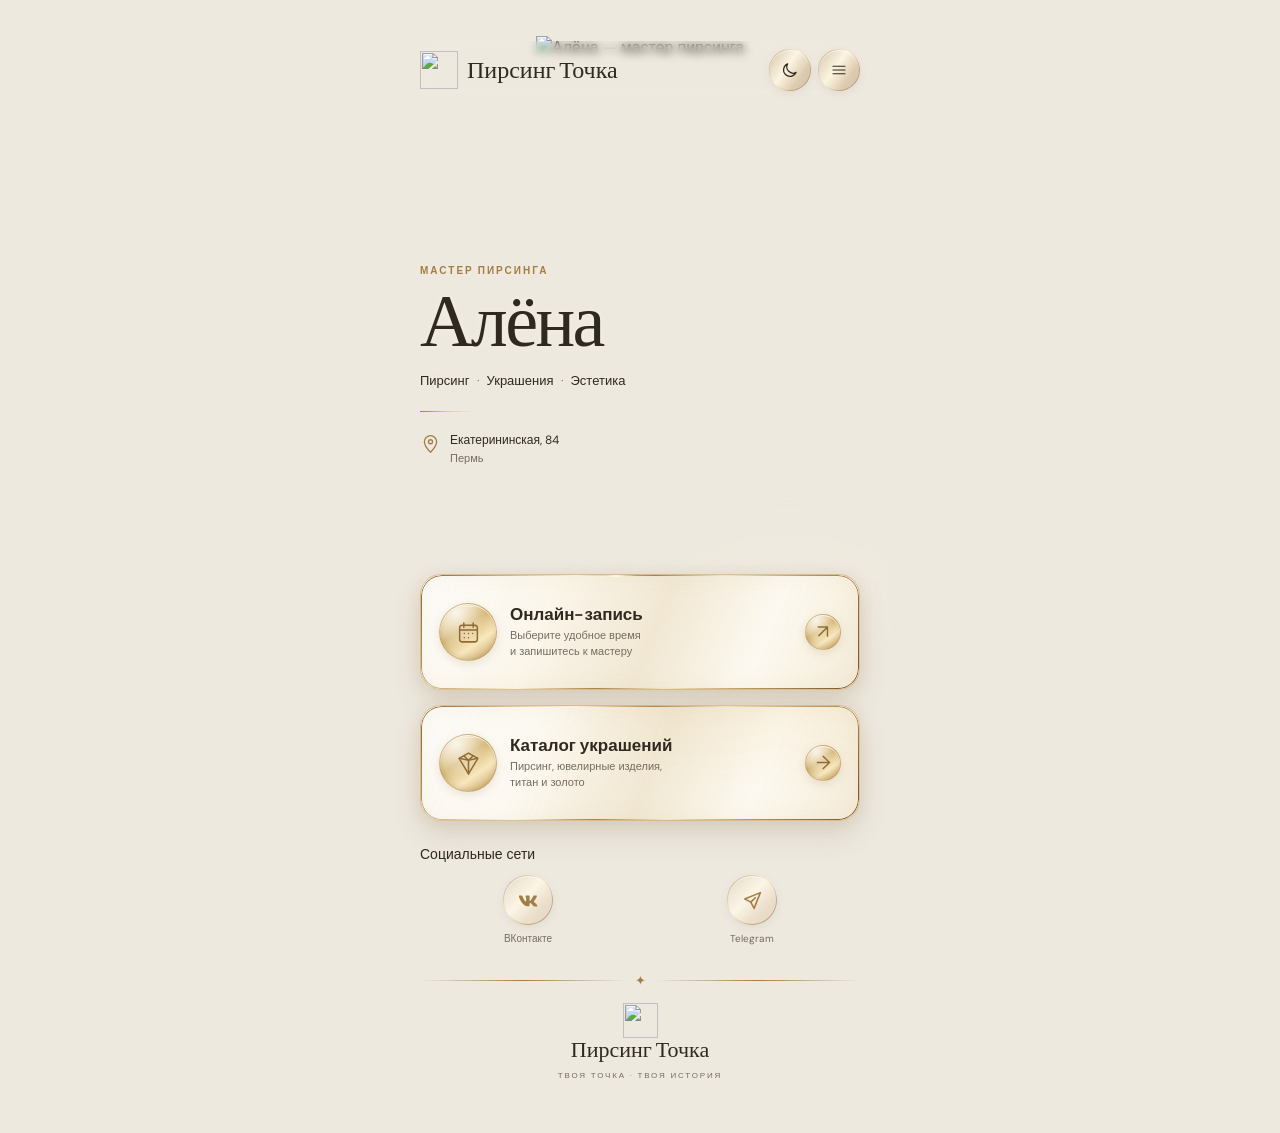
==== alena.html @ fce8f96c "Add files via upload" ====
<!doctype html>
<html lang="ru" data-theme="light">
  <head>
    <meta charset="utf-8">
    <meta name="viewport" content="width=device-width, initial-scale=1">
    <meta name="theme-color" content="#f3ece2">
    <meta name="description" content="Алёна — мастер пирсинга в Перми. Екатерининская, 84.">
    <title>Алёна — мастер пирсинга · Пирсинг Точка</title>
    <link rel="icon" href="assets/logo-light.webp" type="image/webp">
    <link rel="preconnect" href="https://fonts.googleapis.com">
    <link rel="preconnect" href="https://fonts.gstatic.com" crossorigin>
    <link href="https://fonts.googleapis.com/css2?family=DM+Sans:wght@400;500;600;700&amp;family=Instrument+Serif:ital@0;1&amp;display=swap" rel="stylesheet">
    <link rel="stylesheet" href="style.css">
    <script type="text/javascript" src="https://dikidi.ru/assets/js/widget_record/widget2.min.js?v=1825777749" defer></script>
    <script src="script.js" defer></script>
  </head>
  <body>
    <main class="page-wrap">
      <article class="profile" aria-label="Страница мастера Алёны">
        <header class="topbar">
          <a class="brand" href="./" aria-label="Пирсинг Точка — главная">
            <span class="brand-mark"><img src="assets/logo-light.webp" alt="" width="42" height="42"></span>
            <span>Пирсинг Точка</span>
          </a>
          <div class="topbar-tools">
            <button class="theme-toggle" id="themeToggle" type="button" aria-label="Переключить на тёмную тему" aria-pressed="false">
            <svg class="theme-icon" viewBox="0 0 24 24" aria-hidden="true"><path d="M20.2 15.1A8.3 8.3 0 0 1 8.9 3.8 8.7 8.7 0 1 0 20.2 15.1Z"/></svg>
            <span class="theme-toggle__text">Тёмная тема</span>
            </button>
            <button class="menu-toggle" id="menuToggle" type="button" aria-label="Открыть меню" aria-expanded="false" aria-controls="quickMenu">
              <svg viewBox="0 0 24 24" aria-hidden="true"><path d="M4 7h16M4 12h16M4 17h16"/></svg>
            </button>
          </div>
        </header>
        <nav class="quick-menu" id="quickMenu" aria-label="Навигация по сайту" hidden>
          <a href="index.html"><span>Главная</span></a>
          <a href="studio-kuibysheva.html"><span>Студия на Куйбышева</span><small>Куйбышева, 93</small></a>
          <a href="studio-ekaterininskaya.html"><span>Студия на Екатерининской</span><small>Екатерининская, 84</small></a>
          <a href="alena.html" aria-current="page"><span>Мастер Алёна</span><small>Екатерининская, 84</small></a>
          <a href="julia.html"><span>Мастер Юлия</span><small>Куйбышева, 93</small></a>
          <a href="natalia.html"><span>Мастер Наталия</span><small>Куйбышева, 93</small></a>
        </nav>

        <section class="hero" aria-labelledby="masterName">
          <div class="portrait-layer portrait-layer--alena">
            <img src="assets/masters/alena.webp" alt="Алёна — мастер пирсинга" fetchpriority="high">
          </div>
          <div class="hero-copy">
            <p class="eyebrow">Мастер пирсинга</p>
            <h1 id="masterName">Алёна</h1>
            <p class="specialties">Пирсинг <span>·</span> Украшения <span>·</span> Эстетика</p>
            <div class="metal-rule" aria-hidden="true"></div>
            <a class="address" href="studio-ekaterininskaya.html">
              <svg viewBox="0 0 24 24" aria-hidden="true"><path d="M19 10c0 5-7 12-7 12S5 15 5 10a7 7 0 1 1 14 0Z"/><circle cx="12" cy="10" r="2.3"/></svg>
              <span>Екатерининская, 84<br><small>Пермь</small></span>
            </a>
          </div>
        </section>

        <section class="actions" aria-label="Полезные ссылки">
          <a class="action-card action-card--primary" id="bookingLink" hidden>
            <span class="action-icon" aria-hidden="true">
              <svg viewBox="0 0 24 24"><rect x="3.5" y="5" width="17" height="16" rx="2.5"/><path d="M7.5 3v4M16.5 3v4M4 9.5h16M8 13h.01M12 13h.01M16 13h.01M8 17h.01M12 17h.01"/></svg>
            </span>
            <span class="action-copy"><strong>Онлайн-запись</strong><small>Выберите удобное время<br>и запишитесь к мастеру</small></span>
            <span class="action-arrow" aria-hidden="true">↗</span>
          </a>
          <a class="action-card" id="catalogLink" hidden>
            <span class="action-icon" aria-hidden="true">
              <svg viewBox="0 0 24 24"><path d="m12 2 9 5-9 15L3 7l9-5Z"/><path d="m3.5 7 8.5 2 8.5-2M12 9v13M7.5 4.5 12 9l4.5-4.5"/></svg>
            </span>
            <span class="action-copy"><strong>Каталог украшений</strong><small>Пирсинг, ювелирные изделия,<br>титан и золото</small></span>
            <span class="action-arrow" aria-hidden="true">→</span>
          </a>
        </section>

        <div class="booking-dialog" id="vpnDialog" role="dialog" aria-modal="true" aria-labelledby="vpnDialogTitle" aria-describedby="vpnDialogMessage" hidden>
          <div class="booking-dialog__panel">
            <button class="booking-dialog__close" id="closeVpnDialog" type="button" aria-label="Закрыть предупреждение и продолжить запись">×</button>
            <span class="booking-dialog__icon" aria-hidden="true">!</span>
            <h2 id="vpnDialogTitle">Проверьте VPN</h2>
            <p id="vpnDialogMessage">При включённом VPN онлайн-запись может работать некорректно. Пожалуйста, отключите VPN перед продолжением.</p>
            <button class="booking-dialog__continue" id="continueBooking" type="button">Продолжить к записи</button>
          </div>
        </div>

        <section class="social-section" id="socialSection" aria-labelledby="socialHeading" hidden>
          <h2 id="socialHeading">Социальные сети</h2>
          <nav class="social-links" id="socialLinks" aria-label="Социальные сети"></nav>
        </section>

        <footer class="footer">
          <div class="footer-rule" aria-hidden="true"><span>✦</span></div>
          <img class="footer-logo" src="assets/logo-light.webp" alt="" width="42" height="42">
          <p class="footer-brand">Пирсинг Точка</p>
          <p class="footer-tagline">ТВОЯ ТОЧКА · ТВОЯ ИСТОРИЯ</p>
        </footer>
      </article>
    </main>
  </body>
</html>
---- style.css ----
:root {
  color-scheme: light;
  --page-text: #30291f;
  --page-muted: #766c5f;
  --page-ground: #eee9df;
  --card-bg: rgba(250, 245, 235, .68);
  --card-border: rgba(139, 111, 69, .22);
  --control-bg: rgba(250, 245, 235, .46);
  --glass-wash: rgba(255, 249, 238, .14);
  --gold-flash: rgba(255, 247, 222, .78);
  --gold-edge: rgba(174, 133, 72, .58);
  --accent-gold: #a47d45;
  --accent-soft: #ddc99f;
  --shadow: 0 8px 22px rgba(65, 49, 29, .09);
  font-synthesis: none;
  text-rendering: optimizeLegibility;
  -webkit-font-smoothing: antialiased;
  -moz-osx-font-smoothing: grayscale;
}

html[data-theme="dark"] {
  color-scheme: dark;
  --page-text: #f1eadf;
  --page-muted: #c4b9a7;
  --page-ground: #111610;
  --card-bg: rgba(18, 25, 19, .72);
  --card-border: rgba(210, 177, 112, .3);
  --control-bg: rgba(18, 25, 19, .5);
  --glass-wash: rgba(219, 205, 169, .08);
  --gold-flash: rgba(255, 240, 203, .62);
  --gold-edge: rgba(218, 185, 122, .64);
  --accent-gold: #d1ae70;
  --accent-soft: #f0dbac;
  --shadow: 0 8px 24px rgba(0, 0, 0, .14);
}

* { box-sizing: border-box; }
html { min-width: 320px; min-height: 100%; background: var(--page-ground); }
body {
  min-width: 320px;
  min-height: 100vh;
  margin: 0;
  color: var(--page-text);
  background: var(--page-ground);
  font-family: "DM Sans", Arial, sans-serif;
  line-height: 1.5;
  transition: color .25s ease, background-color .25s ease;
}
button, a { font: inherit; }
a { color: inherit; }
button:focus-visible, a:focus-visible { outline: 2px solid var(--accent-gold); outline-offset: 3px; }
[hidden] { display: none !important; }
.visually-hidden { position: absolute; width: 1px; height: 1px; padding: 0; overflow: hidden; clip: rect(0, 0, 0, 0); white-space: nowrap; clip-path: inset(50%); }

.page-wrap { width: min(calc(100% - 28px), 500px); margin: 0 auto; padding: 14px 0 24px; }
.profile {
  position: relative;
  display: flex;
  flex-direction: column;
  isolation: isolate;
  min-height: 0;
  --page-gutter: clamp(17px, 5vw, 30px);
  padding: 14px var(--page-gutter) 24px;
  overflow: hidden;
  background: transparent;
}
.profile::before {
  position: absolute;
  z-index: -1;
  inset: 0;
  background: url("assets/light-background.webp") center top / cover no-repeat;
  content: "";
  pointer-events: none;
}
html[data-theme="dark"] .profile::before { background-image: url("assets/dark-background.webp"); }
.topbar {
  position: relative;
  z-index: 8;
  display: flex;
  align-items: center;
  justify-content: space-between;
  gap: 10px;
  min-height: 58px;
  padding: 7px 0;
  border: 0;
  border-radius: 0;
  background: transparent;
  box-shadow: none;
  backdrop-filter: blur(5px);
  -webkit-backdrop-filter: blur(5px);
}
.brand { display: inline-flex; min-width: 0; align-items: center; gap: 9px; color: var(--page-text); text-decoration: none; font: 24px/1 "Instrument Serif", Georgia, serif; white-space: nowrap; }
.brand-mark { display: grid; width: 38px; height: 38px; flex: 0 0 38px; place-items: center; }
.brand-mark img, .footer-logo { width: 100%; height: 100%; object-fit: contain; }
.topbar-tools { display: flex; flex: 0 0 auto; align-items: center; gap: 7px; }
.theme-toggle, .menu-toggle {
  display: inline-flex;
  min-width: 42px;
  min-height: 42px;
  align-items: center;
  justify-content: center;
  gap: 7px;
  padding: 8px 10px;
  border: 1px solid transparent;
  border-radius: 999px;
  color: var(--page-text);
  background: linear-gradient(var(--control-bg), var(--control-bg)) padding-box, linear-gradient(125deg, rgba(137,96,43,.58), rgba(255,244,215,.92) 43%, rgba(174,133,72,.66) 72%, rgba(115,79,36,.56)) border-box;
  box-shadow: inset 0 1px 0 rgba(255,255,255,.58), 0 3px 10px rgba(91,66,34,.08);
  backdrop-filter: blur(10px) saturate(112%);
  -webkit-backdrop-filter: blur(10px) saturate(112%);
  cursor: pointer;
  transition: border-color .2s ease, transform .2s ease;
}
.theme-toggle:hover, .menu-toggle:hover { border-color: transparent; transform: translateY(-1px); box-shadow: inset 0 1px 0 rgba(255,255,255,.72), 0 4px 13px rgba(159,119,57,.2); }
html[data-theme="dark"] .theme-toggle,
html[data-theme="dark"] .menu-toggle {
  background: linear-gradient(var(--control-bg),var(--control-bg)) padding-box, linear-gradient(125deg,rgba(119,86,43,.82),rgba(240,217,168,.88) 43%,rgba(189,152,91,.78) 72%,rgba(103,72,33,.76)) border-box;
  box-shadow: inset 0 1px 0 rgba(255,255,255,.12), 0 3px 12px rgba(0,0,0,.14);
}
.theme-icon, .menu-toggle svg { width: 18px; height: 18px; fill: none; stroke: currentColor; stroke-width: 1.6; stroke-linecap: round; stroke-linejoin: round; }
.theme-toggle { width: 42px; min-width: 42px; padding: 0; }
.theme-toggle__text { display: none; }
.menu-toggle { width: 42px; padding: 9px; }
.quick-menu {
  position: absolute;
  z-index: 6;
  top: 82px;
  right: clamp(17px, 5vw, 28px);
  display: grid;
  min-width: 210px;
  gap: 2px;
  padding: 7px;
  border: 1px solid var(--card-border);
  border-radius: 16px;
  background: var(--card-bg);
  box-shadow: var(--shadow);
  backdrop-filter: blur(14px);
}
.quick-menu a { display: flex; min-height: 54px; flex-direction: column; align-items: flex-start; justify-content: center; gap: 2px; padding: 8px 11px; border-radius: 10px; color: var(--page-text); font-size: 13px; text-decoration: none; }
.quick-menu a small { color: var(--page-muted); font-size: 10px; line-height: 1.35; }
.quick-menu a:hover, .quick-menu a[aria-current="page"] { background: rgba(170, 135, 78, .12); }

.hero { position: relative; z-index: 1; min-height: 505px; margin-top: 7px; padding: 75px 0 76px; }
.hero--home { min-height: 410px; padding: 42px 0 68px; }
.hero-copy.home-copy { width: 60%; max-width: 245px; padding-top: 15px; }
.home-copy h1 { font-size: clamp(40px, 12vw, 62px); line-height: .9; letter-spacing: -.035em; }
.home-copy .eyebrow { max-width: 185px; font-size: 9px; letter-spacing: .16em; }
.home-copy .specialties { max-width: 190px; margin-top: 12px; font-size: 11px; }
.hero--home .portrait-layer { top: -34px; width: 100%; height: 680px; }
.hero--home .portrait-layer img { right: clamp(-100px, -20vw, -64px); width: min(100%, 450px); }
.portrait-layer {
  position: absolute;
  z-index: 1;
  top: -68px;
  right: calc(0px - var(--page-gutter));
  width: 83%;
  height: 680px;
  pointer-events: none;
}
.portrait-layer img {
  position: absolute;
  top: 0;
  right: 0;
  display: block;
  width: min(140%, 450px);
  max-width: none;
  height: auto;
  object-fit: contain;
  object-position: right top;
  -webkit-mask-image: linear-gradient(to bottom, #000 0%, #000 56%, rgba(0,0,0,.9) 67%, rgba(0,0,0,.62) 79%, rgba(0,0,0,.22) 92%, transparent 100%);
  mask-image: linear-gradient(to bottom, #000 0%, #000 56%, rgba(0,0,0,.9) 67%, rgba(0,0,0,.62) 79%, rgba(0,0,0,.22) 92%, transparent 100%);
}
.portrait-layer--alena img,
.portrait-layer--julia img { right: -96px; }
.portrait-layer--natalia img { right: -56px; }
.hero::after {
  position: absolute;
  z-index: 2;
  right: -8%;
  bottom: -78px;
  width: 76%;
  height: 245px;
  border-radius: 50%;
  background: radial-gradient(ellipse at 68% 50%, var(--glass-wash), transparent 72%);
  -webkit-backdrop-filter: blur(11px) saturate(108%);
  backdrop-filter: blur(11px) saturate(108%);
  -webkit-mask-image: radial-gradient(ellipse at 68% 50%, #000 0%, rgba(0,0,0,.65) 45%, transparent 76%);
  mask-image: radial-gradient(ellipse at 68% 50%, #000 0%, rgba(0,0,0,.65) 45%, transparent 76%);
  content: "";
  pointer-events: none;
}
.hero-copy { position: relative; z-index: 3; width: 64%; max-width: 260px; padding: 50px 0 0; text-shadow: 0 1px 8px rgba(248, 242, 232, .72); }
html[data-theme="dark"] .hero-copy { text-shadow: 0 1px 9px rgba(15, 20, 16, .92); }
.eyebrow { margin: 0 0 8px; color: var(--accent-gold); font-size: 10px; font-weight: 700; letter-spacing: .2em; text-transform: uppercase; }
h1, h2, .footer-brand { font-family: "Instrument Serif", Georgia, serif; font-weight: 400; }
h1 { margin: 0; font-size: clamp(58px, 16vw, 74px); line-height: .95; letter-spacing: -.035em; }
.specialties { max-width: 245px; margin: 15px 0 0; font-size: 13px; line-height: 1.55; }
.specialties span { padding: 0 4px; color: var(--accent-gold); }
.metal-rule { width: 52px; height: 1px; margin: 20px 0 20px; background: linear-gradient(90deg, var(--accent-gold), var(--accent-soft), transparent); }
.address { display: flex; align-items: flex-start; gap: 9px; max-width: 205px; margin: 0; color: var(--page-text); font-size: 12px; line-height: 1.45; text-decoration: none; }
.address svg { width: 21px; height: 21px; flex: 0 0 21px; margin-top: 1px; fill: none; stroke: var(--accent-gold); stroke-width: 1.5; stroke-linecap: round; stroke-linejoin: round; }
.address small { color: var(--page-muted); font-size: 11px; }

.actions { position: relative; z-index: 3; display: grid; gap: 13px; margin: -65px 0 0; }
.booking-dialog {
  position: fixed;
  z-index: 50;
  inset: 0;
  display: grid;
  place-items: center;
  padding: 22px;
  background: rgba(18, 20, 16, .52);
  backdrop-filter: blur(6px);
  -webkit-backdrop-filter: blur(6px);
}
.booking-dialog__panel {
  position: relative;
  width: min(100%, 380px);
  padding: 34px 26px 25px;
  border: 1px solid transparent;
  border-radius: 24px;
  color: var(--page-text);
  text-align: center;
  background: linear-gradient(var(--page-ground),var(--page-ground)) padding-box, linear-gradient(130deg,#8b622d,#d4b579 20%,#fff4d6 38%,#ad8042 56%,#f9e8bd 74%,#775126) border-box;
  box-shadow: inset 0 1px 0 rgba(255,255,255,.62), 0 22px 70px rgba(0,0,0,.28), 0 2px 18px rgba(197,157,87,.18);
}
.booking-dialog__close {
  position: absolute;
  top: 11px;
  right: 11px;
  display: grid;
  width: 36px;
  height: 36px;
  place-items: center;
  padding: 0;
  border: 1px solid var(--card-border);
  border-radius: 50%;
  color: var(--accent-gold);
  background: var(--control-bg);
  cursor: pointer;
  font-size: 22px;
  line-height: 1;
}
.booking-dialog__icon {
  display: grid;
  width: 48px;
  height: 48px;
  margin: 0 auto 16px;
  place-items: center;
  border: 1px solid rgba(174,133,72,.52);
  border-radius: 50%;
  color: #916a35;
  background: radial-gradient(ellipse at 30% 16%,#fff 0%,transparent 55%),linear-gradient(145deg,#f7e8c3,#d7b979 52%,#f8e8be);
  box-shadow: inset 0 1px 0 rgba(255,255,255,.8),0 4px 14px rgba(118,83,35,.14);
  font: 600 21px/1 "DM Sans",Arial,sans-serif;
}
.booking-dialog h2 { margin: 0 0 10px; font: 400 30px/1.1 "Instrument Serif",Georgia,serif; }
.booking-dialog p { margin: 0; color: var(--page-muted); font-size: 13px; line-height: 1.6; }
.booking-dialog__continue {
  width: 100%;
  min-height: 48px;
  margin-top: 22px;
  padding: 11px 16px;
  border: 1px solid rgba(164,125,69,.42);
  border-radius: 999px;
  color: var(--page-text);
  background: rgba(164,125,69,.07);
  box-shadow: inset 0 1px 0 rgba(255,255,255,.34);
  cursor: pointer;
  font-size: 13px;
  font-weight: 500;
  transition: background-color .18s ease, border-color .18s ease;
}
.booking-dialog__continue:hover { border-color: var(--accent-gold); background: rgba(164,125,69,.14); }
html[data-theme="dark"] .booking-dialog__panel { box-shadow: inset 0 1px 0 rgba(255,255,255,.12),0 22px 70px rgba(0,0,0,.46),0 2px 18px rgba(207,174,112,.16); }
html[data-theme="dark"] .booking-dialog__continue { border-color: rgba(218,185,122,.42); background: rgba(207,174,112,.06); box-shadow: inset 0 1px 0 rgba(255,255,255,.08); }
html[data-theme="dark"] .booking-dialog__continue:hover { border-color: var(--accent-soft); background: rgba(207,174,112,.13); }
.action-card {
  position: relative;
  display: flex;
  min-height: 108px;
  align-items: center;
  gap: 13px;
  padding: 14px 15px;
  overflow: hidden;
  border: 1px solid var(--card-border);
  border-radius: 21px;
  color: var(--page-text);
  text-decoration: none;
  background: var(--card-bg);
  backdrop-filter: blur(14px) saturate(115%);
  -webkit-backdrop-filter: blur(14px) saturate(115%);
  box-shadow: inset 0 1px 0 rgba(255, 255, 255, .16), inset 0 -1px 0 rgba(160, 119, 55, .08), 0 12px 28px rgba(65, 49, 29, .09);
  transition: transform .2s ease, border-color .2s ease, background-color .3s ease;
}
.action-card::before,
.action-card::after {
  position: absolute;
  z-index: 0;
  content: "";
  pointer-events: none;
}
.action-card::before {
  inset: 0;
  border-radius: inherit;
  padding: 1px;
  background: linear-gradient(118deg, rgba(139,98,45,.56), rgba(247,231,191,.86) 22%, rgba(179,139,77,.3) 45%, rgba(243,223,176,.78) 68%, rgba(121,83,42,.54));
  -webkit-mask: linear-gradient(#fff 0 0) content-box, linear-gradient(#fff 0 0);
  -webkit-mask-composite: xor;
  mask-composite: exclude;
  filter: drop-shadow(0 0 2px rgba(198,160,94,.14));
}
.action-card::after {
  inset: 0;
  border-radius: inherit;
  background: linear-gradient(118deg, rgba(255,255,255,.1), transparent 34%), radial-gradient(ellipse at 92% 0%, rgba(196,157,91,.09), transparent 48%);
}
.action-card > * { position: relative; z-index: 1; }
html[data-theme="dark"] .action-card::before {
  background: linear-gradient(118deg, rgba(119,86,43,.7), rgba(240,217,168,.82) 22%, rgba(155,118,61,.4) 45%, rgba(243,217,159,.75) 68%, rgba(103,72,33,.66));
  filter: drop-shadow(0 0 4px rgba(207,174,112,.22));
}
html[data-theme="dark"] .action-card::after {
  background: linear-gradient(112deg, transparent 8%, rgba(255,255,255,.13) 24%, transparent 39%), radial-gradient(ellipse at 92% 0%, rgba(207,174,112,.1), transparent 48%);
}
.action-card:hover { transform: translateY(-2px); border-color: var(--accent-gold); }
.action-card.is-unconfigured { cursor: default; }
.action-card.is-unconfigured:hover { transform: none; }
.action-card:not(.action-card--primary):not(:is(#catalogLink, .address-card)) .action-icon,
.action-card:not(.action-card--primary):not(:is(#catalogLink, .address-card)) .action-arrow {
  border-color: rgba(174,133,72,.38);
  background: radial-gradient(ellipse at 30% 16%,rgba(255,255,255,.48),transparent 55%),linear-gradient(145deg,rgba(238,219,177,.4),rgba(255,255,255,.1));
  box-shadow: inset 0 1px 0 rgba(255,255,255,.48), 0 2px 8px rgba(102,76,38,.08);
}
html[data-theme="dark"] .action-card:not(.action-card--primary):not(:is(#catalogLink, .address-card)) .action-icon,
html[data-theme="dark"] .action-card:not(.action-card--primary):not(:is(#catalogLink, .address-card)) .action-arrow {
  border-color: rgba(218,185,122,.44);
  background: radial-gradient(ellipse at 30% 16%,rgba(255,255,255,.18),transparent 55%),linear-gradient(145deg,rgba(207,174,112,.2),rgba(255,255,255,.045));
  box-shadow: inset 0 1px 0 rgba(255,255,255,.2), 0 2px 9px rgba(0,0,0,.15);
}
.action-card:not(.action-card--primary):not(:is(#catalogLink, .address-card)) {
  box-shadow: inset 0 1px 0 rgba(255,255,255,.24), inset 0 -1px 0 rgba(160,119,55,.1), 0 10px 24px rgba(65,49,29,.1), 0 2px 10px rgba(197,157,87,.09);
}
.action-card:not(.action-card--primary):not(:is(#catalogLink, .address-card))::after {
  background: linear-gradient(112deg, transparent 8%, rgba(255,255,255,.2) 23%, transparent 38%), radial-gradient(ellipse at 92% 0%, rgba(196,157,91,.1), transparent 48%);
}
html[data-theme="dark"] .action-card:not(.action-card--primary):not(:is(#catalogLink, .address-card)) {
  box-shadow: inset 0 1px 0 rgba(255,255,255,.1), inset 0 -1px 0 rgba(0,0,0,.18), 0 10px 24px rgba(0,0,0,.18), 0 2px 12px rgba(207,174,112,.1);
}
.action-card--primary, :is(#catalogLink, .address-card) {
  border-color: rgba(174, 133, 72, .48);
  background:
    linear-gradient(112deg, rgba(255,255,255,.76) 0%, rgba(255,250,238,.52) 28%, rgba(230,210,170,.32) 53%, rgba(255,252,244,.7) 76%, rgba(242,229,203,.54) 100%),
    var(--card-bg);
  box-shadow: inset 0 1px 0 rgba(255,255,255,.72), inset 0 -1px 0 rgba(157,115,52,.12), inset 0 0 22px rgba(198,158,88,.1), 0 13px 30px rgba(76,56,30,.12), 0 3px 16px rgba(197,157,87,.18);
}
.action-card--primary::before, :is(#catalogLink, .address-card)::before {
  inset: 0;
  height: auto;
  border-radius: inherit;
  padding: 1px;
  background: linear-gradient(118deg, #8b622d 0%, #d4b579 17%, #fff4d6 31%, #ad8042 47%, #f9e8bd 61%, #c19a5b 77%, #775126 100%);
  -webkit-mask: linear-gradient(#fff 0 0) content-box, linear-gradient(#fff 0 0);
  -webkit-mask-composite: xor;
  mask-composite: exclude;
  filter: drop-shadow(0 0 3px rgba(198,160,94,.18));
}
.action-card--primary::after, :is(#catalogLink, .address-card)::after {
  padding: 2px;
  background: conic-gradient(from var(--border-glint-angle), transparent 0deg 316deg, rgba(255,246,220,.28) 328deg, #fff9e9 337deg, rgba(255,230,179,.62) 345deg, transparent 356deg);
  -webkit-mask: linear-gradient(#fff 0 0) content-box, linear-gradient(#fff 0 0);
  -webkit-mask-composite: xor;
  mask-composite: exclude;
  filter: drop-shadow(0 0 4px rgba(255,235,190,.48));
  animation: border-glint 7s linear infinite;
}
:is(#catalogLink, .address-card)::after {
  padding: 0;
  background: linear-gradient(112deg, transparent 8%, rgba(255,255,255,.28) 24%, transparent 40%), radial-gradient(ellipse at 90% 0%, rgba(235,207,152,.16), transparent 52%);
  -webkit-mask: none;
  mask: none;
  filter: none;
  animation: none;
}
html[data-theme="dark"] :is(#catalogLink, .address-card)::after {
  padding: 2px;
  background: conic-gradient(from 335deg, transparent 0deg 300deg, rgba(255,239,198,.16) 314deg, #fff1ca 329deg, rgba(255,220,155,.7) 342deg, transparent 356deg);
  -webkit-mask: linear-gradient(#fff 0 0) content-box, linear-gradient(#fff 0 0);
  -webkit-mask-composite: xor;
  mask-composite: exclude;
  filter: drop-shadow(0 0 7px rgba(238,203,137,.68));
  animation: none;
}
.action-card--primary .action-icon, :is(#catalogLink, .address-card) .action-icon,
.action-card--primary .action-arrow, :is(#catalogLink, .address-card) .action-arrow {
  border-color: rgba(173,128,61,.48);
  color: #916a35;
  background: radial-gradient(ellipse at 30% 16%, rgba(255,255,255,.78), transparent 52%), linear-gradient(145deg, #f7e8c3 0%, #d7b979 42%, #f8e8be 68%, #c49a59 100%);
  box-shadow: inset 0 1px 0 rgba(255,255,255,.82), inset 0 -2px 5px rgba(105,72,29,.16), 0 3px 10px rgba(118,83,35,.14);
}
html[data-theme="dark"] .action-card--primary, html[data-theme="dark"] :is(#catalogLink, .address-card) {
  border-color: rgba(218, 185, 122, .48);
  background:
    linear-gradient(112deg, rgba(48,43,31,.78) 0%, rgba(58,50,35,.7) 30%, rgba(102,79,43,.34) 53%, rgba(43,43,32,.76) 78%, rgba(30,39,30,.84) 100%),
    var(--card-bg);
  box-shadow: inset 0 1px 0 rgba(255,255,255,.2), inset 0 -1px 0 rgba(0,0,0,.22), inset 0 0 24px rgba(207,174,112,.12), 0 13px 30px rgba(0,0,0,.22), 0 3px 18px rgba(207,174,112,.18);
}
html[data-theme="dark"] .action-card--primary::before, html[data-theme="dark"] :is(#catalogLink, .address-card)::before {
  background: linear-gradient(118deg, #77562b 0%, #c6a365 17%, #fff0c6 31%, #95703d 47%, #f3d99f 61%, #b38d52 77%, #674821 100%);
  filter: drop-shadow(0 0 4px rgba(218,185,122,.24));
}
html[data-theme="dark"] .action-card--primary::after, html[data-theme="dark"] :is(#catalogLink, .address-card)::after {
  background: conic-gradient(from var(--border-glint-angle), transparent 0deg 316deg, rgba(255,239,198,.2) 328deg, #fff1ca 337deg, rgba(255,220,155,.48) 345deg, transparent 356deg);
  filter: drop-shadow(0 0 5px rgba(238,203,137,.58));
}
@property --border-glint-angle { syntax: "<angle>"; inherits: false; initial-value: 0deg; }
@keyframes border-glint { to { --border-glint-angle: 360deg; } }
.action-card--primary:hover::after,
.action-card--primary:focus-visible::after { animation-duration: 3.2s; }
.action-card--primary .action-icon, :is(#catalogLink, .address-card) .action-icon,
.action-card--primary .action-arrow, :is(#catalogLink, .address-card) .action-arrow { transition: transform .35s ease, box-shadow .35s ease; }
.action-card--primary:hover .action-icon { transform: scale(1.035); }
.action-card--primary:hover .action-arrow { transform: translateX(2px); box-shadow: 0 0 14px rgba(197,157,87,.24), inset 0 1px 0 rgba(255,255,255,.3); }
:is(#catalogLink, .address-card),
:is(#catalogLink, .address-card)::before,
:is(#catalogLink, .address-card)::after,
:is(#catalogLink, .address-card) .action-icon,
:is(#catalogLink, .address-card) .action-arrow { transition: none; animation: none; }
:is(#catalogLink, .address-card):hover { transform: none; }
:is(#catalogLink, .address-card):hover .action-icon,
:is(#catalogLink, .address-card):hover .action-arrow { transform: none; }
html[data-theme="dark"] .action-card--primary .action-icon, html[data-theme="dark"] :is(#catalogLink, .address-card) .action-icon,
html[data-theme="dark"] .action-card--primary .action-arrow, html[data-theme="dark"] :is(#catalogLink, .address-card) .action-arrow {
  border-color: rgba(239,211,156,.62);
  color: #49351c;
  background: radial-gradient(ellipse at 30% 16%, rgba(255,255,255,.88), transparent 52%), linear-gradient(145deg, #f4dfb0 0%, #c49b59 42%, #f2dba7 68%, #9d743b 100%);
  box-shadow: inset 0 1px 0 rgba(255,255,255,.9), inset 0 -2px 5px rgba(72,48,20,.2), 0 3px 11px rgba(0,0,0,.2);
}
.action-icon {
  position: relative;
  display: grid;
  width: 54px;
  height: 54px;
  flex: 0 0 54px;
  place-items: center;
  border: 1px solid rgba(174, 133, 72, .3);
  border-radius: 50%;
  color: var(--accent-gold);
  background: radial-gradient(ellipse at 30% 17%, rgba(255,255,255,.38), transparent 56%), linear-gradient(145deg, rgba(238,219,177,.24), rgba(255,255,255,.06));
  box-shadow: inset 0 1px 0 rgba(255,255,255,.38), inset 0 -5px 10px rgba(133,99,46,.06), 0 3px 13px rgba(102,76,38,.08);
}
.action-icon::before {
  position: absolute;
  z-index: 0;
  top: 2px;
  right: 12px;
  left: 12px;
  height: 1px;
  border-radius: 50%;
  background: linear-gradient(90deg, transparent, var(--gold-flash), transparent);
  content: "";
  pointer-events: none;
}
.action-icon svg { position: relative; z-index: 1; }
html[data-theme="dark"] .action-icon {
  border-color: rgba(218,185,122,.34);
  background: radial-gradient(ellipse at 30% 17%, rgba(255,255,255,.2), transparent 56%), linear-gradient(145deg, rgba(207,174,112,.18), rgba(255,255,255,.035));
  box-shadow: inset 0 1px 0 rgba(255,255,255,.2), inset 0 -5px 10px rgba(0,0,0,.1), 0 3px 13px rgba(0,0,0,.12);
}
.action-icon svg { width: 25px; height: 25px; fill: none; stroke: currentColor; stroke-width: 1.45; stroke-linecap: round; stroke-linejoin: round; }
.action-copy { flex: 1; min-width: 0; }
.action-copy strong { display: block; margin-bottom: 3px; font-size: 16px; font-weight: 600; line-height: 1.25; }
.action-copy small { display: block; color: var(--page-muted); font-size: 11px; line-height: 1.45; }
.action-arrow { display: grid; width: 36px; height: 36px; flex: 0 0 36px; place-items: center; border: 1px solid rgba(174,133,72,.28); border-radius: 50%; color: var(--accent-gold); background: radial-gradient(ellipse at 30% 15%, rgba(255,255,255,.24), transparent 62%), rgba(255,255,255,.05); box-shadow: inset 0 1px 0 rgba(255,255,255,.22), 0 2px 8px rgba(95,70,35,.05); font-size: 19px; }
html[data-theme="dark"] .action-arrow { border-color: rgba(218,185,122,.34); background: radial-gradient(ellipse at 30% 15%, rgba(255,255,255,.12), transparent 62%), rgba(207,174,112,.06); }
.social-section { position: relative; z-index: 2; margin-top: 24px; }
.social-section h2 { margin: 0 0 12px; font: 500 14px "DM Sans", Arial, sans-serif; }
.social-links { display: flex; flex-wrap: wrap; justify-content: space-between; gap: 12px 8px; }
.social-link { display: grid; min-width: 54px; flex: 1 1 54px; justify-items: center; gap: 6px; color: var(--page-muted); font-size: 10px; text-decoration: none; }
.social-icon { display: grid; width: 46px; height: 46px; place-items: center; border: 1px solid var(--card-border); border-radius: 50%; color: var(--accent-gold); background: var(--card-bg); transition: transform .2s ease, border-color .2s ease; }
.social-icon { border-color: transparent; background: linear-gradient(var(--card-bg),var(--card-bg)) padding-box, linear-gradient(135deg,rgba(137,96,43,.58),rgba(255,244,215,.88) 44%,rgba(174,133,72,.62) 72%,rgba(115,79,36,.52)) border-box; box-shadow: inset 0 1px 0 rgba(255,255,255,.5), 0 3px 10px rgba(91,66,34,.08); }
.social-link:hover .social-icon { transform: translateY(-2px); border-color: transparent; box-shadow: inset 0 1px 0 rgba(255,255,255,.68), 0 5px 14px rgba(159,119,57,.18); }
.social-link.is-unconfigured { cursor: default; }
.social-icon svg { width: 21px; height: 21px; fill: currentColor; }
.social-icon svg.stroke { fill: none; stroke: currentColor; stroke-width: 1.8; stroke-linecap: round; stroke-linejoin: round; }
.footer { position: relative; z-index: 2; display: flex; flex-direction: column; align-items: center; padding-top: 25px; text-align: center; }
.footer-rule { display: flex; width: 100%; align-items: center; gap: 10px; color: var(--accent-gold); }
.footer-rule::before, .footer-rule::after { height: 1px; flex: 1; content: ""; background: linear-gradient(90deg, transparent, var(--accent-gold), transparent); }
.footer-rule span { font-size: 13px; }
.footer-logo { width: 35px; height: 35px; margin-top: 12px; }
.footer-brand { margin: 0; font-size: 22px; line-height: 1.1; }
.footer-tagline { margin: 7px 0 0; color: var(--page-muted); font-size: 8px; letter-spacing: .23em; }
html[data-theme="dark"] .brand-mark img, html[data-theme="dark"] .footer-logo { content: url("assets/logo-dark.webp"); }

@media (min-width: 600px) {
  .page-wrap { width: min(calc(100% - 48px), 500px); padding-top: 24px; }
  .profile { padding: 17px 30px 28px; }
  .hero { min-height: 540px; padding-top: 100px; }
  .portrait-layer { top: -70px; width: 84%; }
  .hero-copy { width: 63%; padding-top: 57px; }
  .actions { margin-top: -72px; gap: 15px; }
  .action-card { min-height: 116px; padding: 16px 18px; }
  .action-icon { width: 58px; height: 58px; flex-basis: 58px; }
  .action-copy strong { font-size: 17px; }
  .social-icon { width: 50px; height: 50px; }
  .quick-menu { top: 88px; right: 30px; }
}
@media (max-width: 599px) {
  .page-wrap { width: 100%; margin: 0; padding: 0; }
  .profile { min-height: 100vh; padding-top: 10px; padding-bottom: 24px; }
  .portrait-layer { top: -64px; width: 83%; }
}
@media (max-width: 380px) {
  .profile { padding-right: 15px; padding-left: 15px; }
  .topbar { gap: 5px; padding-right: 6px; padding-left: 8px; }
  .brand { gap: 6px; font-size: 18px; }
  .brand-mark { width: 34px; height: 34px; flex-basis: 34px; }
  .topbar-tools { gap: 5px; }
  .theme-toggle, .menu-toggle { min-width: 40px; min-height: 40px; }
  .theme-toggle__text { display: none; }
  .menu-toggle { width: 40px; }
  .hero { min-height: 480px; padding-top: 61px; }
  .portrait-layer { top: -64px; width: 86%; }
  .portrait-layer img { width: min(140%, 450px); }
  .hero-copy { width: 62%; padding-top: 57px; }
  .specialties { font-size: 12px; }
  .action-card { gap: 10px; padding-right: 11px; padding-left: 11px; }
  .action-icon { width: 50px; height: 50px; flex-basis: 50px; }
  .action-copy strong { font-size: 15px; }
}
@media (prefers-reduced-motion: reduce) {
  *, *::before, *::after { scroll-behavior: auto !important; transition-duration: .01ms !important; animation-duration: .01ms !important; animation-iteration-count: 1 !important; }
}


/* Studio pages reuse the homepage composition and card system. */
.studio-home-hero { overflow: visible; }
.studio-page { padding-top: 0; }
.studio-page .topbar::before {
  position: absolute;
  z-index: -1;
  inset: 0 calc(0px - var(--page-gutter)) -65px;
  background: linear-gradient(180deg, rgba(255, 250, 241, .68) 0%, rgba(255, 250, 241, .5) 48%, rgba(255, 250, 241, .24) 78%, rgba(255, 250, 241, 0) 100%);
  backdrop-filter: blur(9px) saturate(108%);
  -webkit-backdrop-filter: blur(9px) saturate(108%);
  -webkit-mask-image: linear-gradient(to bottom, #000 0%, #000 45%, transparent 100%);
  mask-image: linear-gradient(to bottom, #000 0%, #000 45%, transparent 100%);
  content: "";
  pointer-events: none;
}
html[data-theme="dark"] .studio-page .topbar::before {
  background: linear-gradient(180deg, rgba(8, 14, 10, .76) 0%, rgba(8, 14, 10, .54) 48%, rgba(8, 14, 10, .28) 78%, rgba(8, 14, 10, 0) 100%);
}
.studio-cover {
  position: absolute;
  z-index: 0;
  top: -65px;
  right: calc(0px - var(--page-gutter));
  bottom: 0;
  left: calc(0px - var(--page-gutter));
  overflow: hidden;
  -webkit-mask-image: linear-gradient(to bottom, #000 0%, #000 58%, rgba(0,0,0,.82) 77%, transparent 100%);
  mask-image: linear-gradient(to bottom, #000 0%, #000 58%, rgba(0,0,0,.82) 77%, transparent 100%);
}
.studio-cover::after {
  position: absolute;
  inset: 0;
  background: linear-gradient(0deg, rgba(248,243,235,.94) 0%, rgba(248,243,235,.58) 24%, transparent 62%), linear-gradient(90deg, rgba(248,243,235,.18), transparent 80%);
  content: "";
  pointer-events: none;
}
html[data-theme="dark"] .studio-cover::after {
  background: linear-gradient(0deg, rgba(16,22,18,.96) 0%, rgba(16,22,18,.58) 25%, transparent 65%), linear-gradient(90deg, rgba(16,22,18,.24), transparent 85%);
}
.studio-cover img { position: absolute; top: -50px; left: 0; display: block; width: 100%; height: calc(100% + 50px); object-fit: cover; object-position: center 55%; }
.studio-page .hero-copy.home-copy {
  position: absolute;
  right: 0;
  bottom: 134px;
  left: 0;
  width: min(100%, 360px);
  max-width: none;
  padding: 0;
}
.studio-page .home-copy .eyebrow { margin-bottom: 7px; }
.studio-page .home-copy h1 { font-size: clamp(18px, 8.5vw, 45px); line-height: .98; letter-spacing: -.025em; white-space: nowrap; }
.studio-page .home-copy .specialties { margin-top: 8px; font-size: 12px; }
.studio-page .home-copy .metal-rule { margin-top: 13px; margin-bottom: 0; }
.studio-page .studio-master-card {
  min-height: 112px;
  padding-block: 8px;
  overflow: visible;
  border: 1px solid rgba(184,154,101,.42) !important;
  background: var(--card-bg) !important;
  box-shadow: inset 0 1px 0 rgba(255,255,255,.28), 0 8px 18px rgba(43,34,22,.09) !important;
}
.studio-page #catalogLink {
  border-color: rgba(184,154,101,.42) !important;
  background: var(--card-bg) !important;
  box-shadow: inset 0 1px 0 rgba(255,255,255,.28), 0 8px 18px rgba(43,34,22,.09) !important;
}
.studio-page .studio-master-card::before,
.studio-page .studio-master-card::after,
.studio-page #catalogLink::before,
.studio-page #catalogLink::after { display: none !important; }
.studio-page .studio-master-card .action-icon {
  position: relative;
  z-index: 1;
  width: 72px;
  height: 82px;
  flex: 0 0 72px;
  overflow: hidden;
  border: 1px solid rgba(190, 157, 101, .58) !important;
  border-radius: 16px;
  background: rgba(190,157,101,.06) !important;
  box-shadow: inset 0 1px 2px rgba(255,255,255,.42) !important;
}
.studio-page .studio-master-card .action-icon::before { display: none !important; }
.studio-page .studio-master-card .action-icon img {
  position: absolute;
  z-index: 3;
  inset: 0;
  width: 100%;
  height: 100%;
  max-width: 100%;
  border-radius: inherit;
  object-fit: cover;
  object-position: center 25%;
  filter: none;
}
.studio-page .studio-master-card .action-copy strong { font-family: "Instrument Serif", Georgia, serif; font-size: 18px; font-weight: 400; }
.studio-page .studio-master-card .action-copy small { font-size: 10px; }
html[data-theme="dark"] .studio-page .studio-master-card .action-icon {
  border-color: rgba(226,195,137,.56) !important;
  background: rgba(207,174,112,.06) !important;
  box-shadow: inset 0 1px 2px rgba(255,255,255,.1) !important;
}
html[data-theme="dark"] .studio-page .studio-master-card {
  border-color: rgba(218,185,122,.42) !important;
  background: var(--card-bg) !important;
  box-shadow: inset 0 1px 0 rgba(255,255,255,.06), 0 8px 18px rgba(0,0,0,.22) !important;
}
html[data-theme="dark"] .studio-page #catalogLink {
  border-color: rgba(218,185,122,.42) !important;
  background: var(--card-bg) !important;
  box-shadow: inset 0 1px 0 rgba(255,255,255,.06), 0 8px 18px rgba(0,0,0,.22) !important;
}
@media (max-width: 380px) {
  .studio-page .hero-copy.home-copy { bottom: 131px; }
  .studio-page .home-copy h1 { font-size: clamp(18px, 8.5vw, 28px); }
  .studio-page .studio-master-card .action-icon { width: 66px; height: 76px; flex-basis: 66px; }
  .studio-page .studio-master-card .action-copy strong { font-size: 16px; }
  .studio-page .studio-master-card .action-copy small { font-size: 9px; }
}
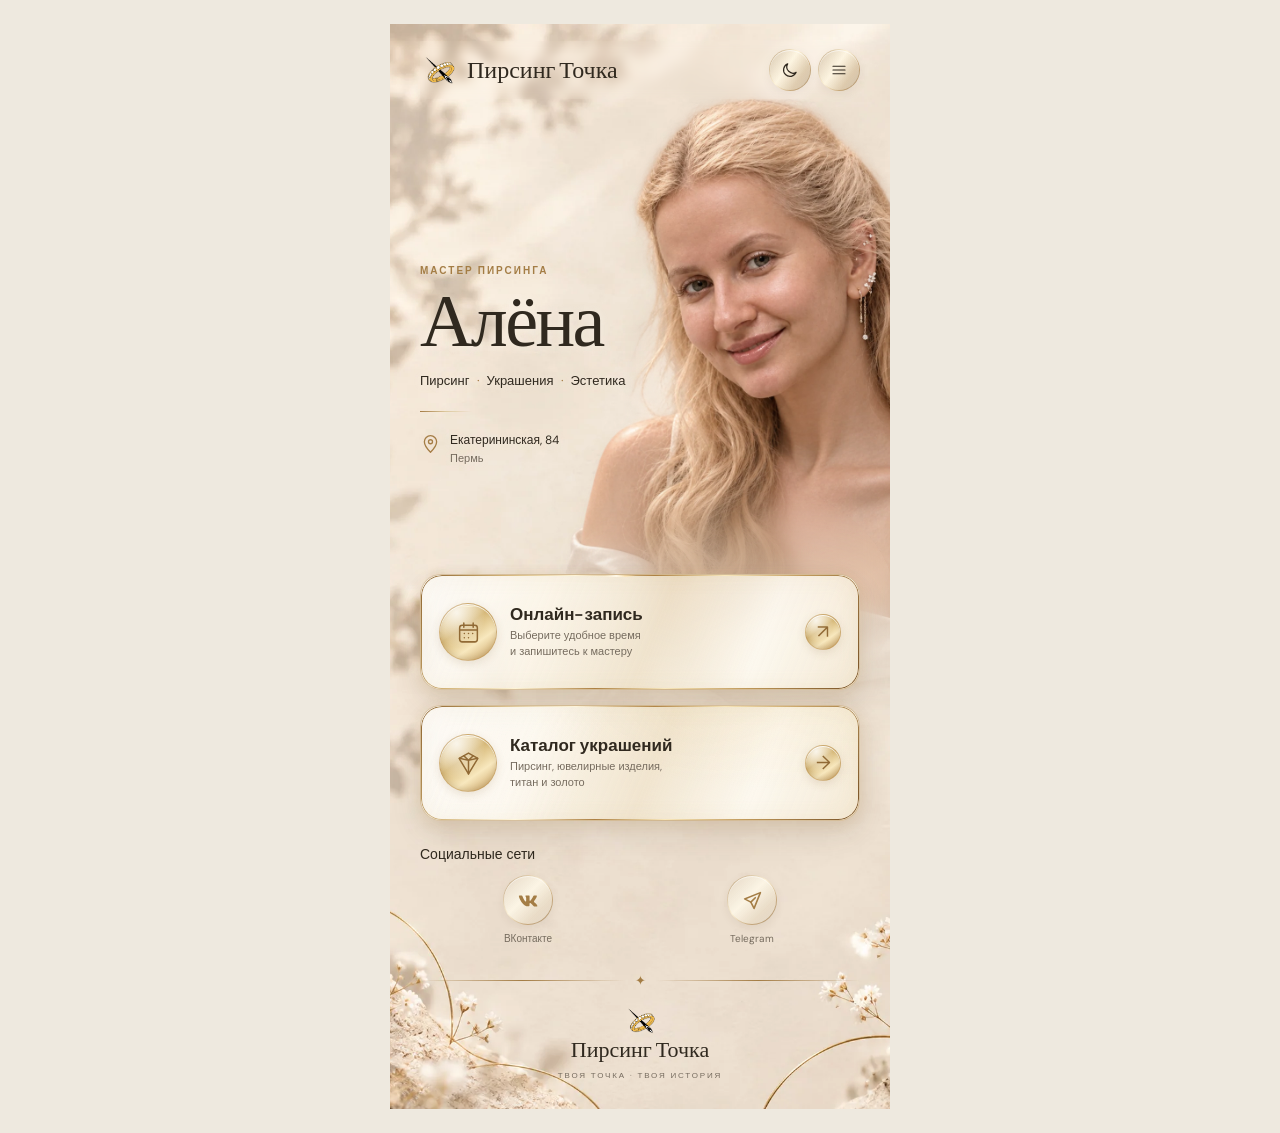
==== commit 21274e23: "Add files via upload" ====
--- a/alena.html
+++ b/alena.html
@@ -6,7 +6,7 @@
     <meta name="theme-color" content="#f3ece2">
     <meta name="description" content="Алёна — мастер пирсинга в Перми. Екатерининская, 84.">
     <title>Алёна — мастер пирсинга · Пирсинг Точка</title>
-    <link rel="icon" href="assets/logo-light.webp" type="image/webp">
+    <link rel="icon" href="logo-light.webp" type="image/webp">
     <link rel="preconnect" href="https://fonts.googleapis.com">
     <link rel="preconnect" href="https://fonts.gstatic.com" crossorigin>
     <link href="https://fonts.googleapis.com/css2?family=DM+Sans:wght@400;500;600;700&amp;family=Instrument+Serif:ital@0;1&amp;display=swap" rel="stylesheet">
@@ -19,7 +19,7 @@
       <article class="profile" aria-label="Страница мастера Алёны">
         <header class="topbar">
           <a class="brand" href="./" aria-label="Пирсинг Точка — главная">
-            <span class="brand-mark"><img src="assets/logo-light.webp" alt="" width="42" height="42"></span>
+            <span class="brand-mark"><img src="logo-light.webp" alt="" width="42" height="42"></span>
             <span>Пирсинг Точка</span>
           </a>
           <div class="topbar-tools">
@@ -43,7 +43,7 @@
 
         <section class="hero" aria-labelledby="masterName">
           <div class="portrait-layer portrait-layer--alena">
-            <img src="assets/masters/alena.webp" alt="Алёна — мастер пирсинга" fetchpriority="high">
+            <img src="alena.webp" alt="Алёна — мастер пирсинга" fetchpriority="high">
           </div>
           <div class="hero-copy">
             <p class="eyebrow">Мастер пирсинга</p>
@@ -91,7 +91,7 @@
 
         <footer class="footer">
           <div class="footer-rule" aria-hidden="true"><span>✦</span></div>
-          <img class="footer-logo" src="assets/logo-light.webp" alt="" width="42" height="42">
+          <img class="footer-logo" src="logo-light.webp" alt="" width="42" height="42">
           <p class="footer-brand">Пирсинг Точка</p>
           <p class="footer-tagline">ТВОЯ ТОЧКА · ТВОЯ ИСТОРИЯ</p>
         </footer>
--- a/style.css
+++ b/style.css
@@ -69,11 +69,11 @@
   position: absolute;
   z-index: -1;
   inset: 0;
-  background: url("assets/light-background.webp") center top / cover no-repeat;
+  background: url("light-background.webp") center top / cover no-repeat;
   content: "";
   pointer-events: none;
 }
-html[data-theme="dark"] .profile::before { background-image: url("assets/dark-background.webp"); }
+html[data-theme="dark"] .profile::before { background-image: url("dark-background.webp"); }
 .topbar {
   position: relative;
   z-index: 8;
@@ -491,7 +491,7 @@
 .footer-logo { width: 35px; height: 35px; margin-top: 12px; }
 .footer-brand { margin: 0; font-size: 22px; line-height: 1.1; }
 .footer-tagline { margin: 7px 0 0; color: var(--page-muted); font-size: 8px; letter-spacing: .23em; }
-html[data-theme="dark"] .brand-mark img, html[data-theme="dark"] .footer-logo { content: url("assets/logo-dark.webp"); }
+html[data-theme="dark"] .brand-mark img, html[data-theme="dark"] .footer-logo { content: url("logo-dark.webp"); }
 
 @media (min-width: 600px) {
   .page-wrap { width: min(calc(100% - 48px), 500px); padding-top: 24px; }
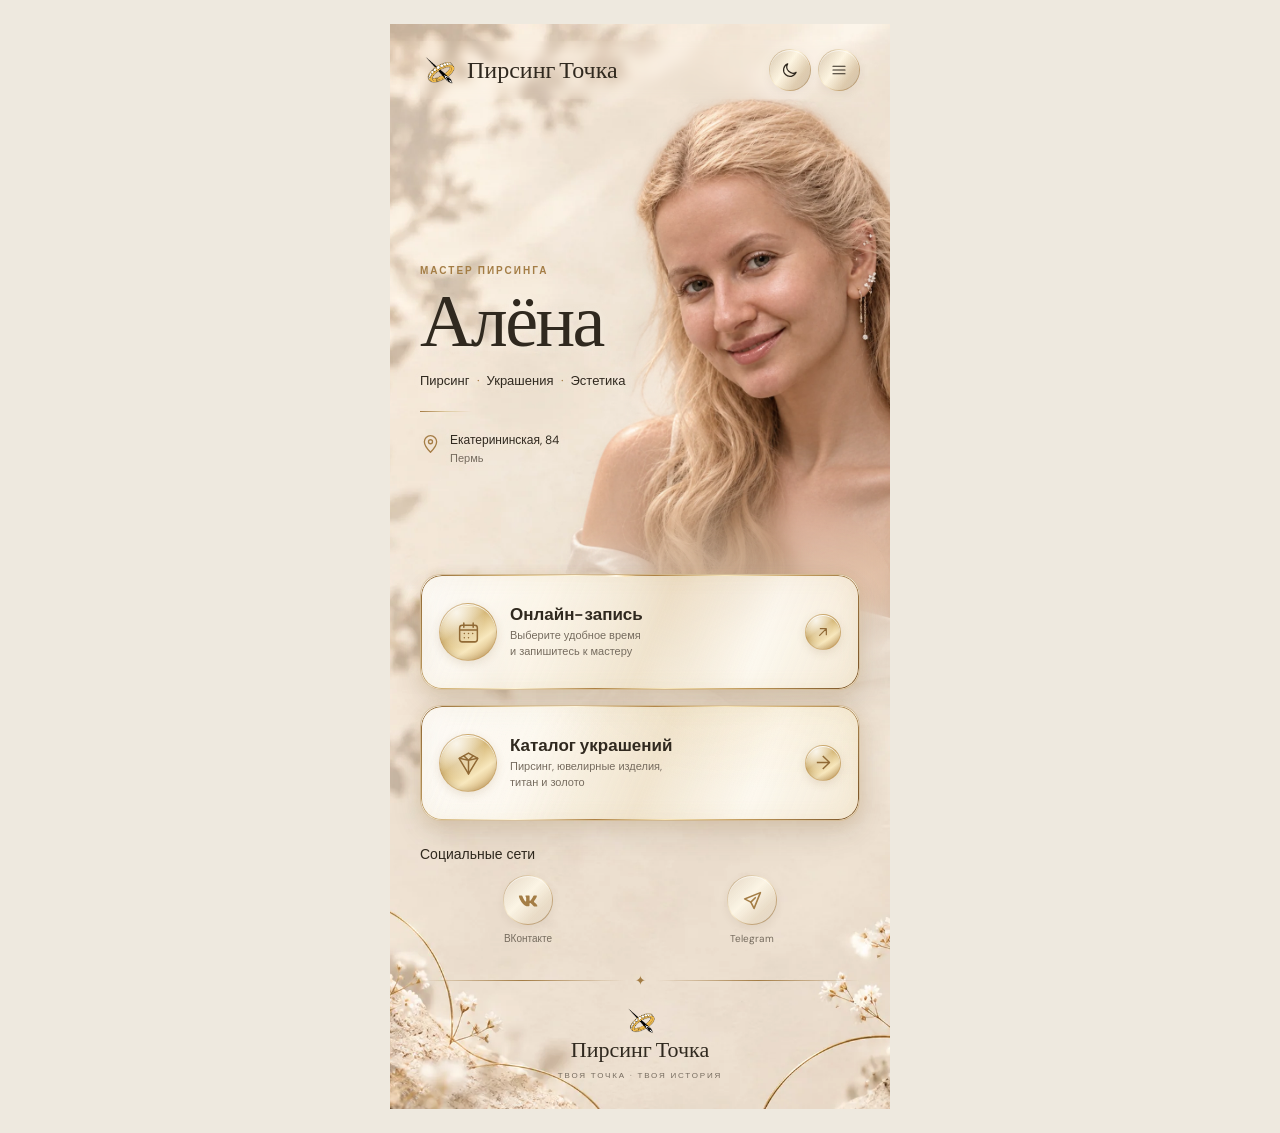
==== commit 3c17437f: "Add files via upload" ====
--- a/alena.html
+++ b/alena.html
@@ -63,7 +63,7 @@
               <svg viewBox="0 0 24 24"><rect x="3.5" y="5" width="17" height="16" rx="2.5"/><path d="M7.5 3v4M16.5 3v4M4 9.5h16M8 13h.01M12 13h.01M16 13h.01M8 17h.01M12 17h.01"/></svg>
             </span>
             <span class="action-copy"><strong>Онлайн-запись</strong><small>Выберите удобное время<br>и запишитесь к мастеру</small></span>
-            <span class="action-arrow" aria-hidden="true">↗</span>
+            <span class="action-arrow" aria-hidden="true"><svg viewBox="0 0 24 24" focusable="false"><path d="M7 17 17 7M8 7h9v9"/></svg></span>
           </a>
           <a class="action-card" id="catalogLink" hidden>
             <span class="action-icon" aria-hidden="true">
--- a/style.css
+++ b/style.css
@@ -473,6 +473,7 @@
 .action-copy strong { display: block; margin-bottom: 3px; font-size: 16px; font-weight: 600; line-height: 1.25; }
 .action-copy small { display: block; color: var(--page-muted); font-size: 11px; line-height: 1.45; }
 .action-arrow { display: grid; width: 36px; height: 36px; flex: 0 0 36px; place-items: center; border: 1px solid rgba(174,133,72,.28); border-radius: 50%; color: var(--accent-gold); background: radial-gradient(ellipse at 30% 15%, rgba(255,255,255,.24), transparent 62%), rgba(255,255,255,.05); box-shadow: inset 0 1px 0 rgba(255,255,255,.22), 0 2px 8px rgba(95,70,35,.05); font-size: 19px; }
+.action-arrow svg { width: 16px; height: 16px; fill: none; stroke: currentColor; stroke-width: 1.8; stroke-linecap: round; stroke-linejoin: round; }
 html[data-theme="dark"] .action-arrow { border-color: rgba(218,185,122,.34); background: radial-gradient(ellipse at 30% 15%, rgba(255,255,255,.12), transparent 62%), rgba(207,174,112,.06); }
 .social-section { position: relative; z-index: 2; margin-top: 24px; }
 .social-section h2 { margin: 0 0 12px; font: 500 14px "DM Sans", Arial, sans-serif; }
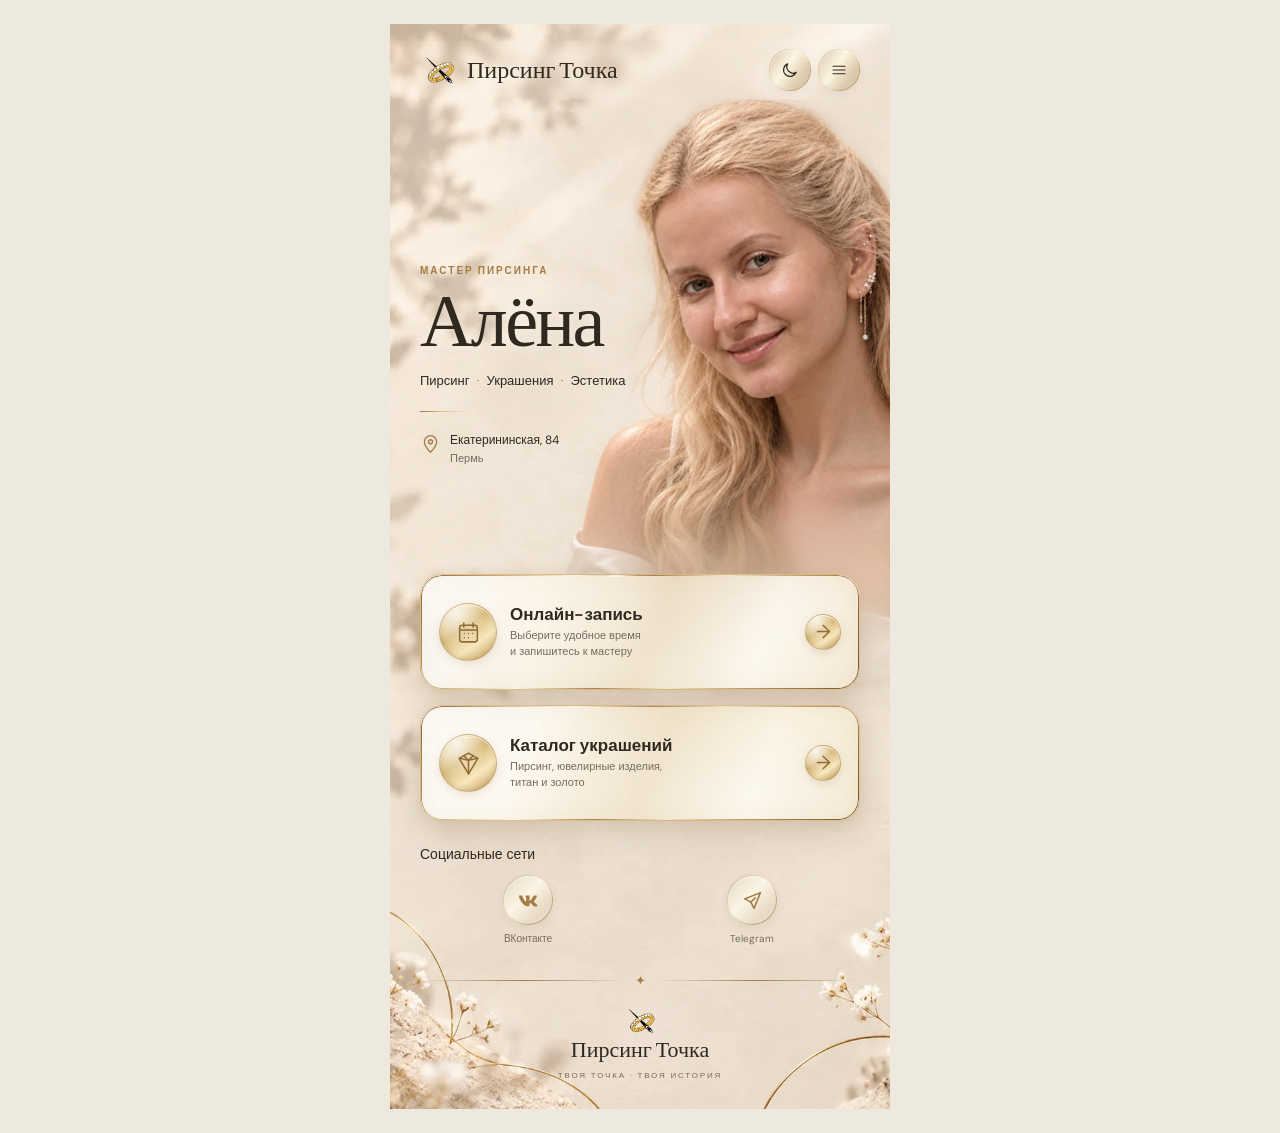
==== commit db9a1849: "Add files via upload" ====
--- a/alena.html
+++ b/alena.html
@@ -63,7 +63,7 @@
               <svg viewBox="0 0 24 24"><rect x="3.5" y="5" width="17" height="16" rx="2.5"/><path d="M7.5 3v4M16.5 3v4M4 9.5h16M8 13h.01M12 13h.01M16 13h.01M8 17h.01M12 17h.01"/></svg>
             </span>
             <span class="action-copy"><strong>Онлайн-запись</strong><small>Выберите удобное время<br>и запишитесь к мастеру</small></span>
-            <span class="action-arrow" aria-hidden="true"><svg viewBox="0 0 24 24" focusable="false"><path d="M7 17 17 7M8 7h9v9"/></svg></span>
+            <span class="action-arrow" aria-hidden="true">→</span>
           </a>
           <a class="action-card" id="catalogLink" hidden>
             <span class="action-icon" aria-hidden="true">
